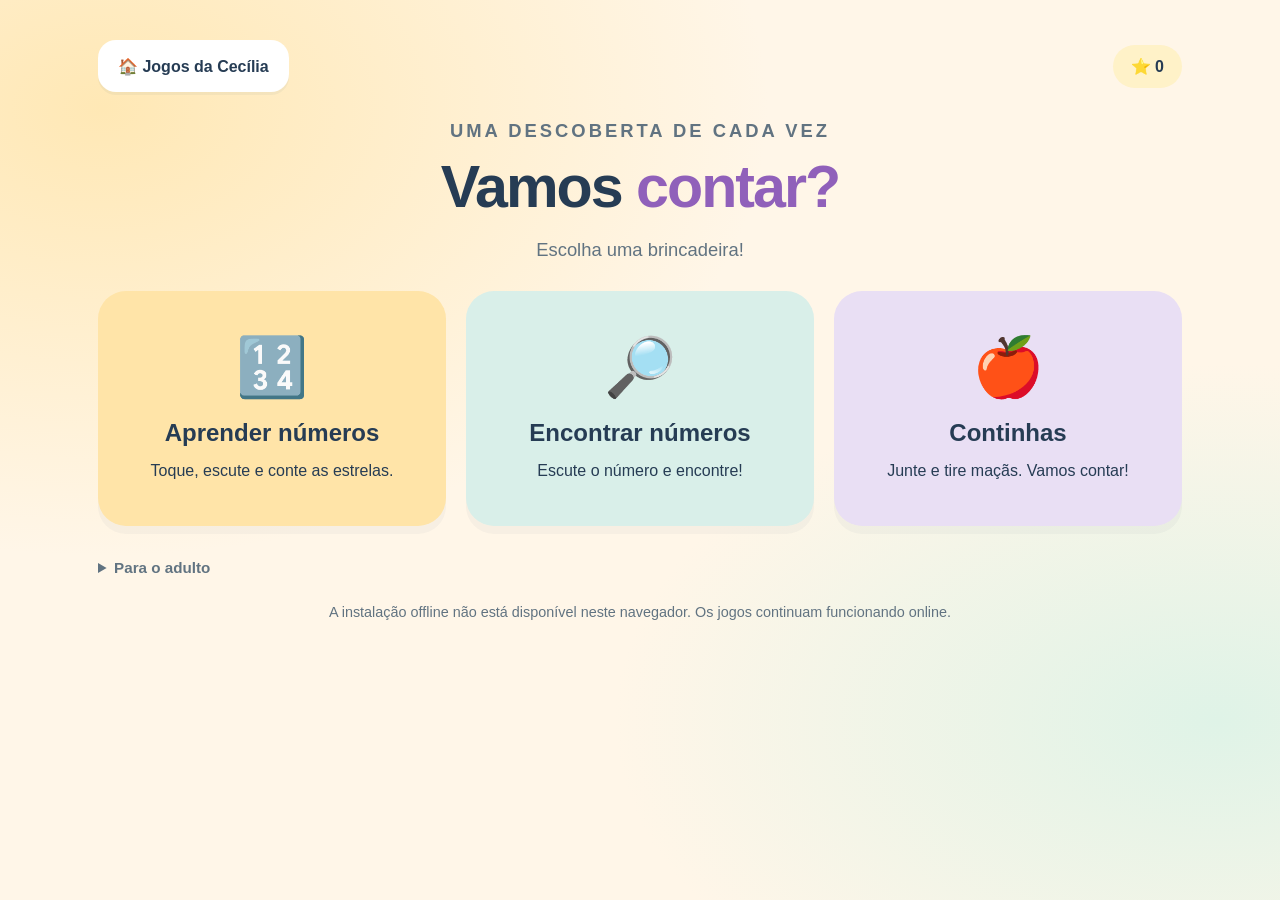
==== games/numbers/index.html @ f5ba1f49 "Add files via upload" ====
<!doctype html>
<html lang="pt-BR">
<head>
  <meta charset="utf-8"><meta name="viewport" content="width=device-width, initial-scale=1, viewport-fit=cover">
  <meta name="theme-color" content="#7651b7"><title>Números · Jogos da Cecília</title>
  <link rel="stylesheet" href="../../platform.css">
  <link rel="manifest" href="../../manifest.webmanifest">
  <link rel="apple-touch-icon" href="../../assets/icons/apple-touch-icon.png">
  <meta name="apple-mobile-web-app-capable" content="yes">
  <meta name="apple-mobile-web-app-status-bar-style" content="default">
  <link rel="stylesheet" href="../../pwa.css">
  <script src="../../pwa.js" defer></script>
  <script src="../../audio.js" defer></script>
  <script src="core.js" defer></script><script src="numbers.js" defer></script>
</head>
<body>
  <main class="shell">
    <nav class="topbar" aria-label="Navegação">
      <a class="back" href="../../index.html">🏠 Jogos da Cecília</a>
      <span class="stars" id="stars" aria-label="Estrelas conquistadas">⭐ 0</span>
    </nav>
    <section id="menu">
      <header class="page-title"><p class="eyebrow">UMA DESCOBERTA DE CADA VEZ</p><h1>Vamos <span>contar?</span></h1><p>Escolha uma brincadeira!</p></header>
      <div class="mode-grid">
        <button class="mode-card" data-mode="learn"><span aria-hidden="true">🔢</span><strong>Aprender números</strong><small>Toque, escute e conte as estrelas.</small></button>
        <button class="mode-card" data-mode="recognize"><span aria-hidden="true">🔎</span><strong>Encontrar números</strong><small>Escute o número e encontre!</small></button>
        <button class="mode-card" data-mode="math"><span aria-hidden="true">🍎</span><strong>Continhas</strong><small>Junte e tire maçãs. Vamos contar!</small></button>
      </div>
      <details class="adult"><summary>Para o adulto</summary><p>A brincadeira começa com números de 0 a 10 e continhas até 5. A faixa pode ser ampliada nos controles de cada modo. Nas continhas, cinco acertos seguidos na primeira tentativa avançam para 10 e depois 20. As estrelas e os níveis ficam salvos neste navegador.</p><p>Erros permitem tentar novamente. Este jogo usa só botões e narração, sem microfone. Ao trocar de aba, a brincadeira pausa.</p><p>Copie o progresso para outro aparelho ou guarde um backup. A importação pede confirmação antes de substituir as estrelas e os níveis.</p>
<div class="backup-actions"><button id="backup-export" class="soft">Exportar progresso</button><label for="backup-file">Importar backup (.json)<input id="backup-file" type="file" accept=".json,application/json"></label></div>
<div id="backup-preview" class="backup-preview" hidden><p id="backup-summary"></p><button id="backup-restore" class="soft">Restaurar este progresso</button><button id="backup-cancel" class="soft">Cancelar</button></div>
<p id="backup-message" class="backup-message" role="status"></p></details>
    </section>
    <section id="activity" hidden>
      <div class="topbar"><button id="back-menu" class="soft">← Brincadeiras</button><button id="pause" class="soft">⏸ Pausar</button></div>
      <div class="settings"><label for="range">Vamos brincar até:</label><select id="range" aria-label="Número máximo"></select></div>
      <section class="play-panel" aria-labelledby="question">
        <h2 id="question" tabindex="-1"></h2>
        <div id="content"></div>
        <div id="celebration" class="celebration" aria-hidden="true"></div>
        <p id="feedback" class="feedback" role="status"></p>
        <div id="choices" class="choices" aria-label="Respostas"></div>
        <div id="learn-grid" class="number-grid" aria-label="Escolha um número"></div>
        <p id="progress-note" class="progress-note"></p>
        <div class="play-actions"><button id="repeat" class="soft">🔊 Ouvir de novo</button></div>
      </section>
    </section>
    <section id="paused" class="pause-card" hidden><h2>Uma pausa para descansar 💛</h2><p>Quando quiser, vamos continuar!</p><button id="resume" class="primary">▶ Continuar</button><button id="paused-menu" class="soft">← Brincadeiras</button></section>
    <p id="storage-note" class="storage-note" hidden>Seu navegador não está salvando o progresso. Você pode continuar brincando normalmente.</p>
    <p id="pwa-status" class="pwa-status" role="status">Preparando os jogos para brincar sem internet…</p>
  </main>
</body>
</html>
---- platform.css ----
:root{font-family:"Trebuchet MS",Arial,sans-serif;color:#263c54;background:#fff6e8;font-synthesis:none;--ink:#263c54;--purple:#7651b7;--green:#197559}
*{box-sizing:border-box}body{margin:0;min-height:100vh;background:radial-gradient(ellipse at 8% 12%,#ffe8b5 0,transparent 40%),radial-gradient(ellipse at 95% 80%,#dff3e7 0,transparent 35%),#fff6e8}
button,a,input,select{-webkit-tap-highlight-color:transparent}button,select{font:inherit}button,a{touch-action:manipulation}button{cursor:pointer}a{color:inherit}button:focus-visible,a:focus-visible,select:focus-visible{outline:4px solid #6d48b2;outline-offset:5px}[hidden]{display:none!important}
.shell{max-width:1140px;margin:auto;padding:40px 28px}.hero{text-align:center;margin:12px 0 40px}.sun{display:inline-grid;place-items:center;width:64px;height:64px;color:#db9b20;font-size:60px;line-height:1}.eyebrow{letter-spacing:3px;font-size:.75rem;font-weight:800;color:#6a7a7c;margin:18px 0 12px}h1{font-size:clamp(2.4rem,6vw,4.6rem);line-height:1.12;margin:10px 0 18px;letter-spacing:-2px}h1 span{color:#9060ba}.hero>p:last-child{font-size:1.25rem;color:#617381}
.game-grid{display:grid;grid-template-columns:repeat(3,1fr);gap:24px}.game-tile{display:flex;flex-direction:column;align-items:flex-start;text-decoration:none;border-radius:32px;padding:30px 28px;border:2px solid #ffffffab;box-shadow:0 10px 0 #3344550a,0 20px 30px #33445506;transition:transform .18s;min-height:375px}.game-tile[href]:hover{transform:translateY(-6px)}.world{background:#d9efe9}.numbers{background:#ffe4a8}.letters{background:#e9dff4}.tile-art{display:flex;align-items:center;height:100px;font-size:86px;line-height:1;margin-bottom:18px}.tag{font-size:.7rem;letter-spacing:2px;font-weight:900;opacity:.72}.game-tile h2{font-size:1.85rem;line-height:1.1;margin:12px 0 6px}.game-tile p{font-size:1rem;line-height:1.5;max-width:220px;margin:10px 0 24px}.tile-action{margin-top:auto;font-weight:800;font-size:.95rem;width:100%;display:flex;justify-content:space-between;align-items:center}.tile-action b{background:#ffffff91;border-radius:50%;padding:7px 12px}.digits{gap:6px;font-size:76px;font-weight:900}.digits i{font-style:normal;display:inline-block;color:#dc7847;transform:rotate(-12deg)}.digits i:nth-child(2){color:#668db8;transform:rotate(7deg);margin-top:-16px}.digits i:nth-child(3){color:#70966b}.alphabet{font-size:62px;letter-spacing:-5px;color:#946fbd;font-weight:900}.alphabet span{color:#b898d4;transform:rotate(12deg);display:inline-block}.home-note{text-align:center;margin:40px 0 0;color:#677a80;font-size:1rem}
.topbar{display:flex;align-items:center;justify-content:space-between;gap:14px;margin-bottom:28px}.back,.soft,.primary{display:inline-flex;align-items:center;justify-content:center;gap:8px;min-height:52px;border:0;border-radius:18px;padding:14px 20px;font-weight:800;text-decoration:none}.back,.soft{background:#fff;color:var(--ink);box-shadow:0 3px 0 #263c540c}.primary{background:#7651b7;color:white}.stars{background:#fff2c8;padding:12px 18px;border-radius:40px;font-weight:800}.page-title{text-align:center;margin:14px 0 30px}.page-title h1{font-size:clamp(2.4rem,5vw,3.7rem)}.page-title p{color:#617381;font-size:1.15rem}.mode-grid{display:grid;grid-template-columns:repeat(3,1fr);gap:20px}.mode-card{border:0;border-radius:28px;padding:30px 22px;min-height:235px;text-align:center;color:var(--ink);box-shadow:0 8px 0 #263c5409}.mode-card span{font-size:58px;display:block;margin-bottom:18px}.mode-card strong{display:block;font-size:1.5rem}.mode-card small{display:block;font-size:1rem;line-height:1.5;margin-top:12px}.mode-card:nth-child(1){background:#ffe4a8}.mode-card:nth-child(2){background:#d9efe9}.mode-card:nth-child(3){background:#e9dff4}.mode-card:hover{transform:translateY(-3px)}.adult{margin-top:30px;color:#617381;font-size:.95rem;line-height:1.6}.adult summary{cursor:pointer;font-weight:700}.adult p{max-width:750px}.settings{display:flex;align-items:center;justify-content:center;gap:12px;flex-wrap:wrap;margin:0 0 18px}.settings select{border:2px solid #dcd3e7;border-radius:14px;padding:10px 12px;background:#fff;color:var(--ink);min-height:48px}.play-panel{background:#fff;border-radius:32px;padding:28px clamp(16px,4vw,40px);text-align:center;box-shadow:0 12px 35px #263c5408}.play-panel h2{font-size:clamp(1.5rem,3.5vw,2.2rem);margin:8px 0 22px}.number-display{font-size:clamp(5rem,14vw,8rem);font-weight:900;line-height:1;color:#7651b7}.number-name{font-size:1.7rem;margin:8px 0 16px;text-transform:capitalize}.objects{display:flex;flex-wrap:wrap;justify-content:center;gap:8px;margin:18px auto;max-width:620px;min-height:48px}.object{display:inline-block;font-size:clamp(1.5rem,4vw,2.4rem);position:relative}.zero{color:#687b84;margin:12px}.number-grid{display:grid;grid-template-columns:repeat(auto-fit,minmax(68px,1fr));gap:12px;margin-top:26px}.number-button,.choice{border:0;border-radius:20px;min-height:72px;font-size:2rem;font-weight:900;background:#eae2f7;color:#513b77;box-shadow:0 5px 0 #b4a1d0}.number-button[aria-pressed=true]{background:#7651b7;color:white}.number-button:hover,.choice:hover{transform:translateY(-2px)}.choices{display:flex;justify-content:center;gap:18px;flex-wrap:wrap;margin:24px 0}.choice{min-width:100px;min-height:100px;font-size:2.8rem;background:#ffe6ad;color:#624b24;box-shadow:0 5px 0 #e5c47f}.choice:nth-child(2){background:#d6efe4;box-shadow:0 5px 0 #98cbb6;color:#255e49}.choice:nth-child(3){background:#eae2f7;box-shadow:0 5px 0 #b4a1d0;color:#513b77}.choice:disabled{cursor:default;transform:none;opacity:.65}.choice.correct{opacity:1;background:#c6f1d7;animation:celebrate .6s ease}.choice.wrong{animation:wiggle .3s ease;opacity:.55}.feedback{min-height:3em;font-size:1.2rem;line-height:1.5;font-weight:700;margin:18px 0;color:#526b78}.feedback.success{color:#197559}.equation{font-size:clamp(2.3rem,7vw,4rem);font-weight:900;margin:18px 0;color:#7651b7}.math-picture{display:flex;align-items:center;justify-content:center;gap:14px;flex-wrap:wrap}.math-picture .objects{max-width:300px;margin:10px 0}.operator{font-size:2.5rem;font-weight:900;color:#7651b7}.removed{animation:take-away .8s ease forwards}.removed:after{content:"";position:absolute;left:0;right:0;top:48%;height:4px;background:#b84a4a;transform:rotate(-35deg)}.progress-note{font-size:.95rem;color:#617381;min-height:1.5em;margin:12px 0}.play-actions{display:flex;gap:12px;justify-content:center;flex-wrap:wrap;margin-top:16px}.celebration{font-size:2rem;min-height:1.2em;letter-spacing:8px}.celebration.pop{animation:celebrate .6s ease}.storage-note{font-size:.9rem;color:#7c663b;text-align:center}.pause-card{text-align:center;padding:50px 20px;background:#fff;border-radius:28px}.pause-card p{font-size:1.3rem}
@keyframes celebrate{50%{transform:scale(1.12)}}@keyframes wiggle{25%{transform:translateX(-5px)}75%{transform:translateX(5px)}}@keyframes take-away{to{opacity:.22;transform:translateY(8px) scale(.8)}}
@media(max-width:700px){.shell{padding:24px 16px}.game-grid,.mode-grid{grid-template-columns:1fr}.hero{margin-top:0}.game-tile{min-height:230px;padding:24px;position:relative;padding-left:125px}.tile-art{position:absolute;left:20px;top:50px;font-size:70px}.digits{font-size:36px;gap:0}.alphabet{font-size:37px}.game-tile h2{font-size:1.65rem}.tile-art.digits{left:12px}.game-tile p{margin:10px 0 20px}.mode-card{min-height:145px;padding:24px}.mode-card span{font-size:42px;margin-bottom:8px}.topbar{align-items:flex-start}.back{padding:12px}.stars{font-size:.9rem}.choice{min-width:75px;min-height:88px}.choices{gap:12px}.number-grid{grid-template-columns:repeat(auto-fit,minmax(55px,1fr))}.math-picture .objects{max-width:230px}.home-note{margin-top:28px}.game-tile h2 br{display:none}}
@media(prefers-reduced-motion:reduce){*,*:before,*:after{animation:none!important;transition:none!important}.removed{opacity:.22;transform:none}}
---- pwa.css ----
/* Shared installed-app layout; applied after each game's existing stylesheet. */
html{min-height:100%;-webkit-text-size-adjust:100%}
body{min-height:100vh;min-height:100dvh;grid-template-columns:minmax(0,1fr);padding-top:env(safe-area-inset-top,0px);padding-right:env(safe-area-inset-right,0px);padding-bottom:env(safe-area-inset-bottom,0px);padding-left:env(safe-area-inset-left,0px)}
button,a,input,select{touch-action:manipulation}
input,select{font-size:max(16px,1rem)}
.pwa-status{max-width:780px;margin:22px auto;padding:0 16px;font-size:.9rem;line-height:1.5;color:#617381;text-align:center}
.backup-actions{display:flex;gap:12px;flex-wrap:wrap;margin:12px 0}
.backup-actions label{display:grid;gap:8px;max-width:100%;min-width:0}.backup-actions input{max-width:100%;min-width:0}
.backup-preview{padding:14px;background:#f3edf9;border-radius:16px;margin:12px 0}
.backup-message{white-space:pre-line}
.game-grid{grid-template-columns:repeat(2,minmax(0,1fr));max-width:830px;margin:auto}
.game,.diagnostics{max-width:100%;min-width:0}
@media(max-width:700px){.game-grid{grid-template-columns:1fr}.topbar{flex-wrap:wrap}}
@media(max-width:360px){.game-tile{padding-left:100px}.tile-art{left:12px;font-size:58px}.tile-art.digits{left:8px;font-size:30px}}
@media(display-mode:standalone){.shell{padding-top:24px}}
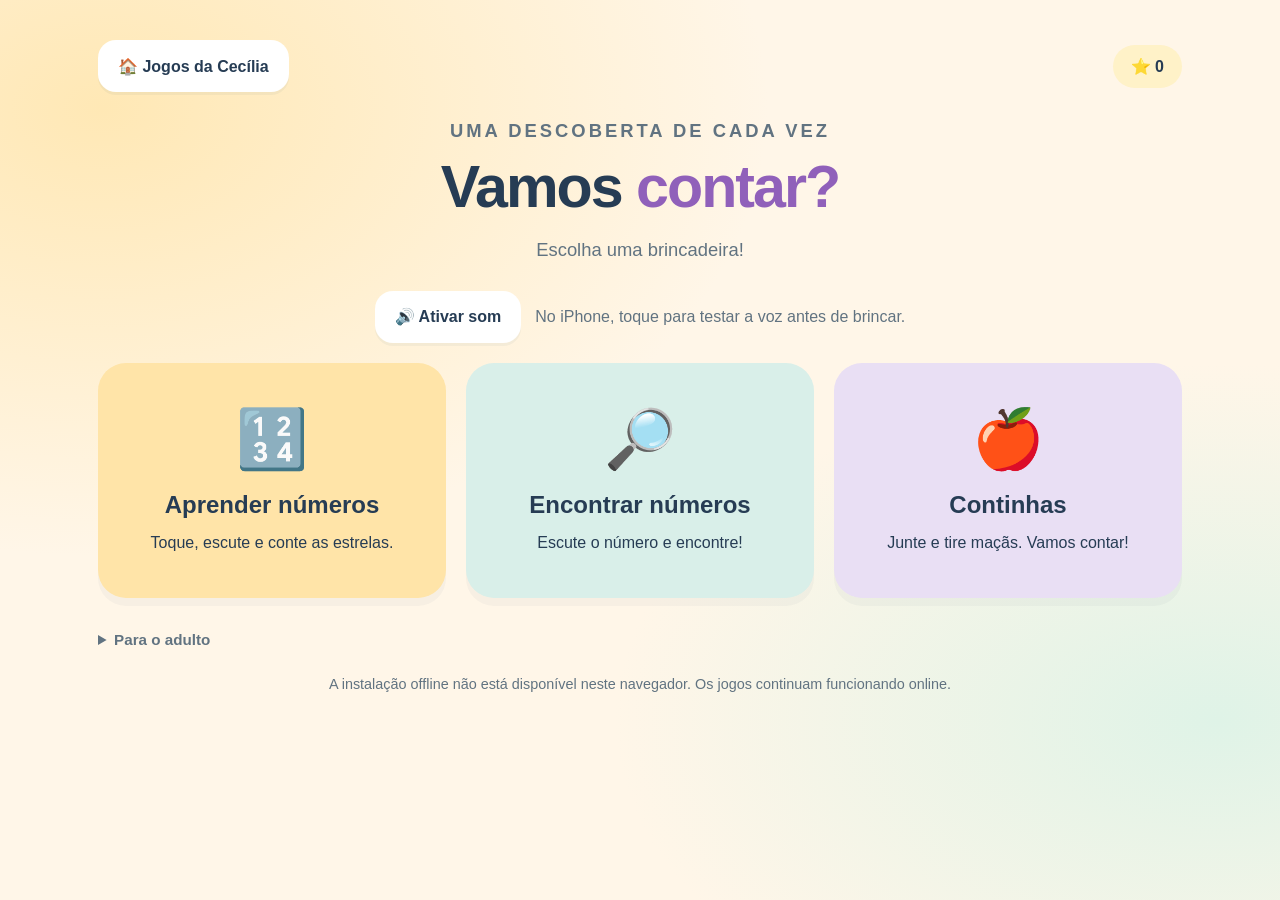
==== commit 9614fbe8: "Melhora audio no iPhone e perguntas de reconhecer numeros" ====
--- a/games/numbers/index.html
+++ b/games/numbers/index.html
@@ -19,8 +19,13 @@
       <a class="back" href="../../index.html">🏠 Jogos da Cecília</a>
       <span class="stars" id="stars" aria-label="Estrelas conquistadas">⭐ 0</span>
     </nav>
+    <p id="audio-notice" class="audio-notice" role="status" hidden></p>
     <section id="menu">
       <header class="page-title"><p class="eyebrow">UMA DESCOBERTA DE CADA VEZ</p><h1>Vamos <span>contar?</span></h1><p>Escolha uma brincadeira!</p></header>
+      <div class="audio-controls">
+        <button id="activate-sound" class="soft secondary" type="button">🔊 Ativar som</button>
+        <p id="audio-test-status" role="status">No iPhone, toque para testar a voz antes de brincar.</p>
+      </div>
       <div class="mode-grid">
         <button class="mode-card" data-mode="learn"><span aria-hidden="true">🔢</span><strong>Aprender números</strong><small>Toque, escute e conte as estrelas.</small></button>
         <button class="mode-card" data-mode="recognize"><span aria-hidden="true">🔎</span><strong>Encontrar números</strong><small>Escute o número e encontre!</small></button>
@@ -29,7 +34,7 @@
       <details class="adult"><summary>Para o adulto</summary><p>A brincadeira começa com números de 0 a 10 e continhas até 5. A faixa pode ser ampliada nos controles de cada modo. Nas continhas, cinco acertos seguidos na primeira tentativa avançam para 10 e depois 20. As estrelas e os níveis ficam salvos neste navegador.</p><p>Erros permitem tentar novamente. Este jogo usa só botões e narração, sem microfone. Ao trocar de aba, a brincadeira pausa.</p><p>Copie o progresso para outro aparelho ou guarde um backup. A importação pede confirmação antes de substituir as estrelas e os níveis.</p>
 <div class="backup-actions"><button id="backup-export" class="soft">Exportar progresso</button><label for="backup-file">Importar backup (.json)<input id="backup-file" type="file" accept=".json,application/json"></label></div>
 <div id="backup-preview" class="backup-preview" hidden><p id="backup-summary"></p><button id="backup-restore" class="soft">Restaurar este progresso</button><button id="backup-cancel" class="soft">Cancelar</button></div>
-<p id="backup-message" class="backup-message" role="status"></p></details>
+<p id="backup-message" class="backup-message" role="status"></p><p>Diagnóstico de som · áudio 2. Compare este registro no Safari e no aplicativo instalado. Ele não contém gravações.</p><pre id="audio-diagnostics" class="audio-diagnostics"></pre></details>
     </section>
     <section id="activity" hidden>
       <div class="topbar"><button id="back-menu" class="soft">← Brincadeiras</button><button id="pause" class="soft">⏸ Pausar</button></div>
--- a/pwa.css
+++ b/pwa.css
@@ -8,6 +8,11 @@
 .backup-actions label{display:grid;gap:8px;max-width:100%;min-width:0}.backup-actions input{max-width:100%;min-width:0}
 .backup-preview{padding:14px;background:#f3edf9;border-radius:16px;margin:12px 0}
 .backup-message{white-space:pre-line}
+.audio-controls{display:flex;align-items:center;justify-content:center;gap:14px;flex-wrap:wrap;margin:20px 0;color:#617381}
+.audio-controls p{margin:0;max-width:380px;line-height:1.5}
+.audio-controls button{flex-shrink:0;min-height:52px}
+.audio-notice{padding:14px;border-radius:16px;background:#fff0bf;color:#604500;line-height:1.5}
+.audio-diagnostics{white-space:pre-wrap;overflow-wrap:anywhere;max-height:240px;overflow:auto;font-size:.75rem;line-height:1.5;text-align:left}
 .game-grid{grid-template-columns:repeat(2,minmax(0,1fr));max-width:830px;margin:auto}
 .game,.diagnostics{max-width:100%;min-width:0}
 @media(max-width:700px){.game-grid{grid-template-columns:1fr}.topbar{flex-wrap:wrap}}
